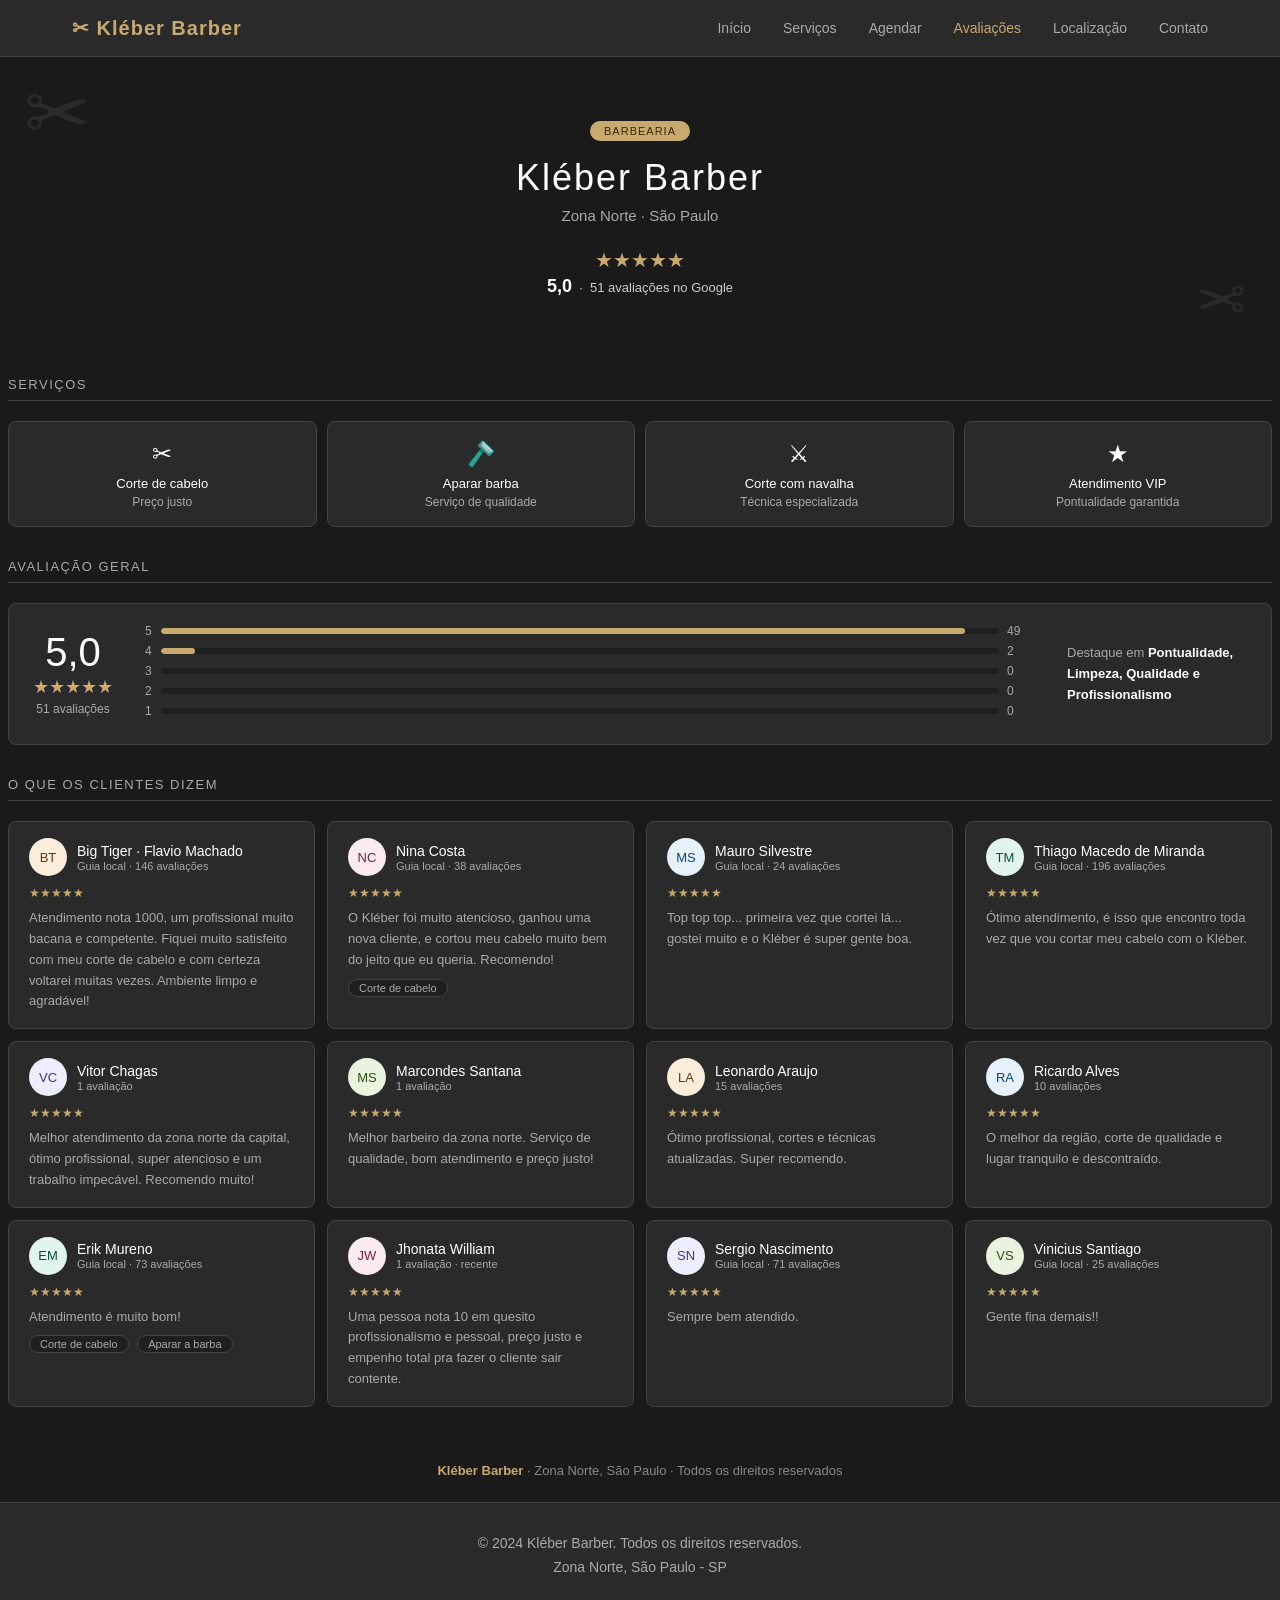
==== barbearia_site.html @ 7449ff70 "Initial commit: Kléber Barber website" ====
<!DOCTYPE html>
<html lang="pt-BR">
<head>
    <meta charset="UTF-8">
    <meta name="viewport" content="width=device-width, initial-scale=1.0">
    <title>Avaliações - Kléber Barber</title>
    <link rel="stylesheet" href="styles.css">
</head>
<body>
    <!-- Header/Navigation -->
    <header class="header">
        <nav class="navbar">
            <div class="nav-container">
                <a href="index.html" class="logo">✂ Kléber Barber</a>
                <ul class="nav-menu">
                    <li><a href="index.html" class="nav-link">Início</a></li>
                    <li><a href="index.html#services" class="nav-link">Serviços</a></li>
                    <li><a href="index.html#booking" class="nav-link">Agendar</a></li>
                    <li><a href="barbearia_site.html" class="nav-link active">Avaliações</a></li>
                    <li><a href="index.html#location" class="nav-link">Localização</a></li>
                    <li><a href="index.html#contact" class="nav-link">Contato</a></li>
                </ul>
            </div>
        </nav>
    </header>

    <main>
        <h2 class="sr-only" style="position:absolute;width:1px;height:1px;overflow:hidden;">Site da barbearia Kléber com avaliações de clientes</h2>

        <div style="padding: 0 0.25rem;">

          <div class="hero">
  <div class="hero-badge">Barbearia</div>
  <h1>Kléber Barber</h1>
  <p class="hero-sub">Zona Norte · São Paulo</p>
  <div class="hero-stars">★★★★★</div>
  <p class="hero-rating"><strong>5,0</strong> &nbsp;·&nbsp; 51 avaliações no Google</p>
</div>

<div style="padding: 0 0.25rem;">

  <p class="section-title">Serviços</p>
  <div class="services-row">
    <div class="service-card">
      <div class="service-icon">✂</div>
      <div class="service-name">Corte de cabelo</div>
      <div class="service-price">Preço justo</div>
    </div>
    <div class="service-card">
      <div class="service-icon">🪒</div>
      <div class="service-name">Aparar barba</div>
      <div class="service-price">Serviço de qualidade</div>
    </div>
    <div class="service-card">
      <div class="service-icon">⚔</div>
      <div class="service-name">Corte com navalha</div>
      <div class="service-price">Técnica especializada</div>
    </div>
    <div class="service-card">
      <div class="service-icon">★</div>
      <div class="service-name">Atendimento VIP</div>
      <div class="service-price">Pontualidade garantida</div>
    </div>
  </div>

  <p class="section-title">Avaliação geral</p>
  <div class="summary-bar">
    <div class="sum-score">
      <div class="num">5,0</div>
      <div class="gold">★★★★★</div>
      <div class="total">51 avaliações</div>
    </div>
    <div class="bars">
      <div class="bar-row"><span>5</span><div class="bar-bg"><div class="bar-fill" style="width:96%"></div></div><span style="min-width:28px;">49</span></div>
      <div class="bar-row"><span>4</span><div class="bar-bg"><div class="bar-fill" style="width:4%"></div></div><span style="min-width:28px;">2</span></div>
      <div class="bar-row"><span>3</span><div class="bar-bg"><div class="bar-fill" style="width:0%"></div></div><span style="min-width:28px;">0</span></div>
      <div class="bar-row"><span>2</span><div class="bar-bg"><div class="bar-fill" style="width:0%"></div></div><span style="min-width:28px;">0</span></div>
      <div class="bar-row"><span>1</span><div class="bar-bg"><div class="bar-fill" style="width:0%"></div></div><span style="min-width:28px;">0</span></div>
    </div>
    <div style="font-size: 13px; color: var(--color-text-secondary); max-width: 180px; line-height: 1.6;">
      Destaque em <strong style="color:var(--color-text-primary);">Pontualidade, Limpeza, Qualidade e Profissionalismo</strong>
    </div>
  </div>

  <p class="section-title">O que os clientes dizem</p>
  <div class="reviews-grid">

    <div class="review-card">
      <div class="review-header">
        <div class="avatar av-amber">BT</div>
        <div>
          <div class="reviewer-name">Big Tiger · Flavio Machado</div>
          <div class="reviewer-meta">Guia local · 146 avaliações</div>
        </div>
      </div>
      <div class="stars">★★★★★</div>
      <p class="review-text">Atendimento nota 1000, um profissional muito bacana e competente. Fiquei muito satisfeito com meu corte de cabelo e com certeza voltarei muitas vezes. Ambiente limpo e agradável!</p>
    </div>

    <div class="review-card">
      <div class="review-header">
        <div class="avatar av-pink">NC</div>
        <div>
          <div class="reviewer-name">Nina Costa</div>
          <div class="reviewer-meta">Guia local · 38 avaliações</div>
        </div>
      </div>
      <div class="stars">★★★★★</div>
      <p class="review-text">O Kléber foi muito atencioso, ganhou uma nova cliente, e cortou meu cabelo muito bem do jeito que eu queria. Recomendo!</p>
      <span class="service-tag">Corte de cabelo</span>
    </div>

    <div class="review-card">
      <div class="review-header">
        <div class="avatar av-blue">MS</div>
        <div>
          <div class="reviewer-name">Mauro Silvestre</div>
          <div class="reviewer-meta">Guia local · 24 avaliações</div>
        </div>
      </div>
      <div class="stars">★★★★★</div>
      <p class="review-text">Top top top... primeira vez que cortei lá... gostei muito e o Kléber é super gente boa.</p>
    </div>

    <div class="review-card">
      <div class="review-header">
        <div class="avatar av-teal">TM</div>
        <div>
          <div class="reviewer-name">Thiago Macedo de Miranda</div>
          <div class="reviewer-meta">Guia local · 196 avaliações</div>
        </div>
      </div>
      <div class="stars">★★★★★</div>
      <p class="review-text">Ótimo atendimento, é isso que encontro toda vez que vou cortar meu cabelo com o Kléber.</p>
    </div>

    <div class="review-card">
      <div class="review-header">
        <div class="avatar av-purple">VC</div>
        <div>
          <div class="reviewer-name">Vitor Chagas</div>
          <div class="reviewer-meta">1 avaliação</div>
        </div>
      </div>
      <div class="stars">★★★★★</div>
      <p class="review-text">Melhor atendimento da zona norte da capital, ótimo profissional, super atencioso e um trabalho impecável. Recomendo muito!</p>
    </div>

    <div class="review-card">
      <div class="review-header">
        <div class="avatar av-green">MS</div>
        <div>
          <div class="reviewer-name">Marcondes Santana</div>
          <div class="reviewer-meta">1 avaliação</div>
        </div>
      </div>
      <div class="stars">★★★★★</div>
      <p class="review-text">Melhor barbeiro da zona norte. Serviço de qualidade, bom atendimento e preço justo!</p>
    </div>

    <div class="review-card">
      <div class="review-header">
        <div class="avatar av-amber">LA</div>
        <div>
          <div class="reviewer-name">Leonardo Araujo</div>
          <div class="reviewer-meta">15 avaliações</div>
        </div>
      </div>
      <div class="stars">★★★★★</div>
      <p class="review-text">Ótimo profissional, cortes e técnicas atualizadas. Super recomendo.</p>
    </div>

    <div class="review-card">
      <div class="review-header">
        <div class="avatar av-blue">RA</div>
        <div>
          <div class="reviewer-name">Ricardo Alves</div>
          <div class="reviewer-meta">10 avaliações</div>
        </div>
      </div>
      <div class="stars">★★★★★</div>
      <p class="review-text">O melhor da região, corte de qualidade e lugar tranquilo e descontraído.</p>
    </div>

    <div class="review-card">
      <div class="review-header">
        <div class="avatar av-teal">EM</div>
        <div>
          <div class="reviewer-name">Erik Mureno</div>
          <div class="reviewer-meta">Guia local · 73 avaliações</div>
        </div>
      </div>
      <div class="stars">★★★★★</div>
      <p class="review-text">Atendimento é muito bom!</p>
      <span class="service-tag">Corte de cabelo</span>
      <span class="service-tag" style="margin-left:4px;">Aparar a barba</span>
    </div>

    <div class="review-card">
      <div class="review-header">
        <div class="avatar av-pink">JW</div>
        <div>
          <div class="reviewer-name">Jhonata William</div>
          <div class="reviewer-meta">1 avaliação · recente</div>
        </div>
      </div>
      <div class="stars">★★★★★</div>
      <p class="review-text">Uma pessoa nota 10 em quesito profissionalismo e pessoal, preço justo e empenho total pra fazer o cliente sair contente.</p>
    </div>

    <div class="review-card">
      <div class="review-header">
        <div class="avatar av-purple">SN</div>
        <div>
          <div class="reviewer-name">Sergio Nascimento</div>
          <div class="reviewer-meta">Guia local · 71 avaliações</div>
        </div>
      </div>
      <div class="stars">★★★★★</div>
      <p class="review-text">Sempre bem atendido.</p>
    </div>

    <div class="review-card">
      <div class="review-header">
        <div class="avatar av-green">VS</div>
        <div>
          <div class="reviewer-name">Vinicius Santiago</div>
          <div class="reviewer-meta">Guia local · 25 avaliações</div>
        </div>
      </div>
      <div class="stars">★★★★★</div>
      <p class="review-text">Gente fina demais!!</p>
    </div>

  </div>

  <div class="footer-strip">
    <strong>Kléber Barber</strong> · Zona Norte, São Paulo · Todos os direitos reservados
  </div>

        </div>
    </main>

    <!-- Footer -->
    <footer class="footer">
        <div class="container">
            <p>&copy; 2024 Kléber Barber. Todos os direitos reservados.</p>
            <p>Zona Norte, São Paulo - SP</p>
        </div>
    </footer>
</body>
</html>
---- styles.css ----
* { box-sizing: border-box; margin: 0; padding: 0; }

:root {
  --color-primary: #c8a96e;
  --color-dark: #1a1a1a;
  --color-light: #f5f5f5;
  --color-text-primary: #fff;
  --color-text-secondary: #aaa;
  --color-background-primary: #2a2a2a;
  --color-background-secondary: #1f1f1f;
  --color-border-tertiary: #444;
  --font-sans: -apple-system, BlinkMacSystemFont, "Segoe UI", Roboto, "Helvetica Neue", Arial, sans-serif;
  --border-radius-lg: 8px;
}

body { font-family: var(--font-sans); background: var(--color-dark); color: var(--color-text-primary); }
.hero { background: #1a1a1a; color: #fff; text-align: center; padding: 4rem 2rem 3rem; border-radius: var(--border-radius-lg); margin-bottom: 2rem; position: relative; overflow: hidden; }
.hero::before { content: '✂'; font-size: 80px; position: absolute; top: 10px; left: 20px; opacity: 0.07; }
.hero::after { content: '✂'; font-size: 60px; position: absolute; bottom: 10px; right: 30px; opacity: 0.07; transform: scaleX(-1); }
.hero-badge { display: inline-block; background: #c8a96e; color: #3a2800; font-size: 11px; font-weight: 500; padding: 4px 14px; border-radius: 20px; margin-bottom: 1rem; letter-spacing: 1px; text-transform: uppercase; }
.hero h1 { font-size: 36px; font-weight: 500; letter-spacing: 2px; margin-bottom: 0.5rem; }
.hero-sub { color: #aaa; font-size: 15px; margin-bottom: 1.5rem; }
.hero-stars { color: #c8a96e; font-size: 20px; margin-bottom: 0.25rem; }
.hero-rating { color: #ccc; font-size: 13px; }
.hero-rating strong { color: #fff; font-size: 18px; }

.section-title { font-size: 13px; font-weight: 500; color: var(--color-text-secondary); text-transform: uppercase; letter-spacing: 1.5px; margin: 0 0 1.25rem; padding-bottom: 0.5rem; border-bottom: 0.5px solid var(--color-border-tertiary); }

.reviews-grid { display: grid; grid-template-columns: repeat(auto-fit, minmax(260px, 1fr)); gap: 12px; margin-bottom: 2rem; }
.review-card { background: var(--color-background-primary); border: 0.5px solid var(--color-border-tertiary); border-radius: var(--border-radius-lg); padding: 1rem 1.25rem; }
.review-header { display: flex; align-items: center; gap: 10px; margin-bottom: 10px; }
.avatar { width: 38px; height: 38px; border-radius: 50%; display: flex; align-items: center; justify-content: center; font-size: 13px; font-weight: 500; flex-shrink: 0; }
.av-amber { background: #FAEEDA; color: #633806; }
.av-blue  { background: #E6F1FB; color: #0C447C; }
.av-teal  { background: #E1F5EE; color: #085041; }
.av-pink  { background: #FBEAF0; color: #72243E; }
.av-purple{ background: #EEEDFE; color: #3C3489; }
.av-green { background: #EAF3DE; color: #27500A; }
.reviewer-name { font-size: 14px; font-weight: 500; color: var(--color-text-primary); line-height: 1.2; }
.reviewer-meta { font-size: 11px; color: var(--color-text-secondary); }
.stars { color: #c8a96e; font-size: 12px; margin-bottom: 8px; }
.review-text { font-size: 13px; color: var(--color-text-secondary); line-height: 1.6; }
.service-tag { display: inline-block; background: var(--color-background-secondary); border: 0.5px solid var(--color-border-tertiary); border-radius: 20px; font-size: 11px; color: var(--color-text-secondary); padding: 2px 10px; margin-top: 8px; }

.services-row { display: grid; grid-template-columns: repeat(auto-fit, minmax(140px, 1fr)); gap: 10px; margin-bottom: 2rem; }
.service-card { background: var(--color-background-primary); border: 0.5px solid var(--color-border-tertiary); border-radius: var(--border-radius-lg); padding: 1.1rem 1rem; text-align: center; }
.service-icon { font-size: 24px; margin-bottom: 8px; }
.service-name { font-size: 13px; font-weight: 500; color: var(--color-text-primary); margin-bottom: 4px; }
.service-price { font-size: 12px; color: var(--color-text-secondary); }

.summary-bar { background: var(--color-background-primary); border: 0.5px solid var(--color-border-tertiary); border-radius: var(--border-radius-lg); padding: 1.25rem 1.5rem; display: flex; align-items: center; gap: 2rem; flex-wrap: wrap; margin-bottom: 2rem; }
.sum-score { text-align: center; }
.sum-score .num { font-size: 40px; font-weight: 500; color: var(--color-text-primary); line-height: 1; }
.sum-score .max { font-size: 14px; color: var(--color-text-secondary); }
.sum-score .gold { color: #c8a96e; font-size: 18px; margin: 4px 0; }
.sum-score .total { font-size: 12px; color: var(--color-text-secondary); }
.bars { flex: 1; min-width: 180px; }
.bar-row { display: flex; align-items: center; gap: 8px; margin-bottom: 6px; }
.bar-row span { font-size: 12px; color: var(--color-text-secondary); min-width: 8px; }
.bar-bg { flex: 1; height: 6px; background: var(--color-background-secondary); border-radius: 3px; overflow: hidden; }
.bar-fill { height: 100%; background: #c8a96e; border-radius: 3px; }

.footer-strip { text-align: center; padding: 1.5rem; background: #1a1a1a; border-radius: var(--border-radius-lg); color: #888; font-size: 13px; }
.footer-strip strong { color: #c8a96e; }

/* Header & Navigation */
.header {
  background: var(--color-background-primary);
  border-bottom: 1px solid var(--color-border-tertiary);
  position: sticky;
  top: 0;
  z-index: 100;
}

.navbar {
  padding: 1rem 0;
}

.nav-container {
  max-width: 1200px;
  margin: 0 auto;
  padding: 0 2rem;
  display: flex;
  justify-content: space-between;
  align-items: center;
}

.logo {
  font-size: 20px;
  font-weight: 600;
  color: var(--color-primary);
  text-decoration: none;
  letter-spacing: 1px;
}

.nav-menu {
  display: flex;
  list-style: none;
  gap: 2rem;
}

.nav-link {
  color: var(--color-text-secondary);
  text-decoration: none;
  font-size: 14px;
  transition: color 0.3s;
}

.nav-link:hover,
.nav-link.active {
  color: var(--color-primary);
}

/* Container */
.container {
  max-width: 1200px;
  margin: 0 auto;
  padding: 0 2rem;
}

/* Buttons */
.btn {
  display: inline-block;
  padding: 0.75rem 2rem;
  border-radius: 6px;
  text-decoration: none;
  font-weight: 500;
  font-size: 14px;
  transition: all 0.3s;
  cursor: pointer;
  border: none;
}

.btn-primary {
  background: var(--color-primary);
  color: var(--color-dark);
}

.btn-primary:hover {
  opacity: 0.9;
  transform: translateY(-2px);
}

.btn-secondary {
  background: transparent;
  color: var(--color-primary);
  border: 1.5px solid var(--color-primary);
}

.btn-secondary:hover {
  background: var(--color-primary);
  color: var(--color-dark);
}

/* Hero Section */
.hero-section {
  background: linear-gradient(135deg, var(--color-background-primary) 0%, var(--color-dark) 100%);
  padding: 6rem 2rem;
  text-align: center;
  min-height: 500px;
  display: flex;
  align-items: center;
  justify-content: center;
}

.hero-content {
  max-width: 700px;
  margin: 0 auto;
}

.hero-section h1 {
  font-size: 48px;
  margin-bottom: 1rem;
  font-weight: 500;
  letter-spacing: 2px;
}

.hero-subtitle {
  font-size: 18px;
  color: var(--color-text-secondary);
  margin-bottom: 2rem;
  line-height: 1.6;
}

.hero-rating-display {
  display: flex;
  flex-direction: column;
  align-items: center;
  gap: 0.5rem;
  margin-bottom: 2rem;
}

.stars-large {
  color: var(--color-primary);
  font-size: 28px;
}

.rating-text {
  color: var(--color-text-secondary);
  font-size: 14px;
}

.hero-buttons {
  display: flex;
  gap: 1rem;
  justify-content: center;
  flex-wrap: wrap;
}

/* About Section */
.about-section {
  padding: 4rem 2rem;
  background: var(--color-background-secondary);
  border-top: 1px solid var(--color-border-tertiary);
  border-bottom: 1px solid var(--color-border-tertiary);
}

.about-section h2 {
  font-size: 32px;
  margin-bottom: 2rem;
  text-align: center;
  color: var(--color-primary);
}

.about-content {
  max-width: 800px;
  margin: 0 auto;
}

.about-text p {
  font-size: 15px;
  color: var(--color-text-secondary);
  line-height: 1.8;
  margin-bottom: 1.5rem;
}

.highlights {
  list-style: none;
  margin-top: 2rem;
  display: grid;
  grid-template-columns: repeat(auto-fit, minmax(200px, 1fr));
  gap: 1rem;
}

.highlights li {
  padding: 0.75rem;
  color: var(--color-text-secondary);
  font-size: 14px;
}

/* Services Section */
.services-section {
  padding: 4rem 2rem;
}

.services-section h2 {
  font-size: 32px;
  margin-bottom: 3rem;
  text-align: center;
  color: var(--color-primary);
}

/* Testimonials Section */
.testimonials-section {
  padding: 4rem 2rem;
  background: var(--color-background-secondary);
  border-top: 1px solid var(--color-border-tertiary);
  border-bottom: 1px solid var(--color-border-tertiary);
}

.testimonials-section h2 {
  font-size: 32px;
  margin-bottom: 3rem;
  text-align: center;
  color: var(--color-primary);
}

.testimonials-preview {
  display: grid;
  grid-template-columns: repeat(auto-fit, minmax(280px, 1fr));
  gap: 2rem;
  margin-bottom: 2rem;
}

.testimonial-card {
  background: var(--color-background-primary);
  border: 1px solid var(--color-border-tertiary);
  border-radius: var(--border-radius-lg);
  padding: 1.5rem;
}

.testimonial-card .stars {
  color: var(--color-primary);
  font-size: 14px;
  margin-bottom: 1rem;
}

.testimonial-text {
  font-size: 14px;
  color: var(--color-text-secondary);
  line-height: 1.6;
  margin-bottom: 1rem;
  font-style: italic;
}

.testimonial-author {
  font-size: 13px;
  color: var(--color-primary);
  font-weight: 500;
}

.view-all-reviews {
  text-align: center;
}

/* Contact Section */
.contact-section {
  padding: 4rem 2rem;
}

.contact-section h2 {
  font-size: 32px;
  margin-bottom: 3rem;
  text-align: center;
  color: var(--color-primary);
}

.contact-content {
  max-width: 900px;
  margin: 0 auto;
}

.contact-info {
  display: grid;
  grid-template-columns: repeat(auto-fit, minmax(250px, 1fr));
  gap: 2rem;
}

.info-item {
  display: flex;
  gap: 1rem;
  padding: 1.5rem;
  background: var(--color-background-secondary);
  border-radius: var(--border-radius-lg);
  border: 1px solid var(--color-border-tertiary);
}

.info-icon {
  font-size: 28px;
  flex-shrink: 0;
}

.info-item h3 {
  color: var(--color-primary);
  margin-bottom: 0.5rem;
  font-size: 16px;
}

.info-item p {
  color: var(--color-text-secondary);
  font-size: 14px;
  line-height: 1.6;
}

/* Footer */
.footer {
  background: var(--color-background-primary);
  border-top: 1px solid var(--color-border-tertiary);
  padding: 2rem;
  text-align: center;
}

.footer p {
  color: var(--color-text-secondary);
  font-size: 14px;
}

.footer p:first-child {
  margin-bottom: 0.5rem;
}

/* Reviews Page Layout */
.reviews-page-container {
  max-width: 1200px;
  margin: 0 auto;
  padding: 2rem;
}

/* Booking Section */
.booking-section {
  padding: 4rem 2rem;
  background: var(--color-background-secondary);
  border-top: 1px solid var(--color-border-tertiary);
  border-bottom: 1px solid var(--color-border-tertiary);
}

.booking-section h2 {
  font-size: 32px;
  margin-bottom: 0.5rem;
  text-align: center;
  color: var(--color-primary);
}

.booking-subtitle {
  text-align: center;
  color: var(--color-text-secondary);
  margin-bottom: 2rem;
  font-size: 15px;
}

.booking-form-container {
  max-width: 700px;
  margin: 0 auto;
  display: grid;
  grid-template-columns: 1fr 1fr;
  gap: 3rem;
  align-items: start;
}

.booking-form {
  background: var(--color-background-primary);
  padding: 2rem;
  border-radius: var(--border-radius-lg);
  border: 1px solid var(--color-border-tertiary);
}

.form-group {
  margin-bottom: 1.5rem;
}

.form-group label {
  display: block;
  margin-bottom: 0.5rem;
  font-weight: 500;
  color: var(--color-text-primary);
  font-size: 14px;
}

.form-group input,
.form-group select,
.form-group textarea {
  width: 100%;
  padding: 0.75rem;
  background: var(--color-dark);
  border: 1px solid var(--color-border-tertiary);
  border-radius: 6px;
  color: var(--color-text-primary);
  font-family: var(--font-sans);
  font-size: 14px;
  transition: border-color 0.3s;
}

.form-group input:focus,
.form-group select:focus,
.form-group textarea:focus {
  outline: none;
  border-color: var(--color-primary);
  box-shadow: 0 0 0 2px rgba(200, 169, 110, 0.2);
}

.form-group input::placeholder,
.form-group textarea::placeholder {
  color: var(--color-text-secondary);
}

.form-group select {
  cursor: pointer;
  background-image: url("data:image/svg+xml;charset=UTF-8,%3csvg xmlns='http://www.w3.org/2000/svg' viewBox='0 0 24 24' fill='none' stroke='%23aaa' stroke-width='2' stroke-linecap='round' stroke-linejoin='round'%3e%3cpolyline points='6,9 12,15 18,9'%3e%3c/polyline%3e%3c/svg%3e");
  background-repeat: no-repeat;
  background-position: right 10px center;
  background-size: 16px;
  padding-right: 40px;
}

.form-row {
  display: grid;
  grid-template-columns: 1fr 1fr;
  gap: 1rem;
}

.form-group textarea {
  resize: vertical;
  font-family: var(--font-sans);
}

.btn-large {
  width: 100%;
  padding: 1rem;
  font-size: 16px;
  margin-top: 0.5rem;
}

.booking-info {
  background: var(--color-background-primary);
  padding: 2rem;
  border-radius: var(--border-radius-lg);
  border: 1px solid var(--color-border-tertiary);
}

.booking-info h3 {
  color: var(--color-primary);
  margin-bottom: 1rem;
  font-size: 16px;
}

.booking-info ul {
  list-style: none;
  display: flex;
  flex-direction: column;
  gap: 0.75rem;
}

.booking-info li {
  color: var(--color-text-secondary);
  font-size: 14px;
  line-height: 1.6;
}

@media (max-width: 768px) {
  .booking-form-container {
    grid-template-columns: 1fr;
    gap: 2rem;
  }

  .form-row {
    grid-template-columns: 1fr;
  }
}

.form-help {
  display: block;
  font-size: 12px;
  color: var(--color-text-secondary);
  margin-top: 0.25rem;
}

.form-error {
  display: block;
  font-size: 12px;
  color: #ff6b6b;
  margin-top: 0.25rem;
}

/* Location Section */
.location-section {
  padding: 4rem 2rem;
  background: var(--color-background-secondary);
  border-top: 1px solid var(--color-border-tertiary);
  border-bottom: 1px solid var(--color-border-tertiary);
}

.location-section h2 {
  font-size: 32px;
  margin-bottom: 3rem;
  text-align: center;
  color: var(--color-primary);
}

.location-content {
  display: grid;
  grid-template-columns: 1fr 1fr;
  gap: 3rem;
  align-items: start;
}

.location-info {
  display: flex;
  flex-direction: column;
  gap: 2rem;
}

.address-card {
  background: var(--color-background-primary);
  border: 1px solid var(--color-border-tertiary);
  border-radius: var(--border-radius-lg);
  padding: 2rem;
  display: flex;
  gap: 1rem;
  align-items: flex-start;
}

.location-icon {
  font-size: 32px;
  flex-shrink: 0;
}

.address-card h3 {
  color: var(--color-primary);
  margin-bottom: 0.5rem;
  font-size: 18px;
}

.address-card .address {
  font-size: 16px;
  font-weight: 500;
  color: var(--color-text-primary);
  margin-bottom: 0.25rem;
}

.address-card .neighborhood,
.address-card .cep {
  font-size: 14px;
  color: var(--color-text-secondary);
  margin-bottom: 0.25rem;
}

.location-actions {
  display: flex;
  flex-direction: column;
  gap: 1rem;
}

.location-note {
  font-size: 13px;
  color: var(--color-text-secondary);
  text-align: center;
  font-style: italic;
}

.map-container {
  background: var(--color-background-primary);
  border: 1px solid var(--color-border-tertiary);
  border-radius: var(--border-radius-lg);
  padding: 1rem;
  display: flex;
  flex-direction: column;
  gap: 1rem;
}

.map-caption {
  font-size: 12px;
  color: var(--color-text-secondary);
  text-align: center;
  font-style: italic;
}

@media (max-width: 768px) {
  .location-content {
    grid-template-columns: 1fr;
    gap: 2rem;
  }

  .address-card {
    padding: 1.5rem;
  }
}
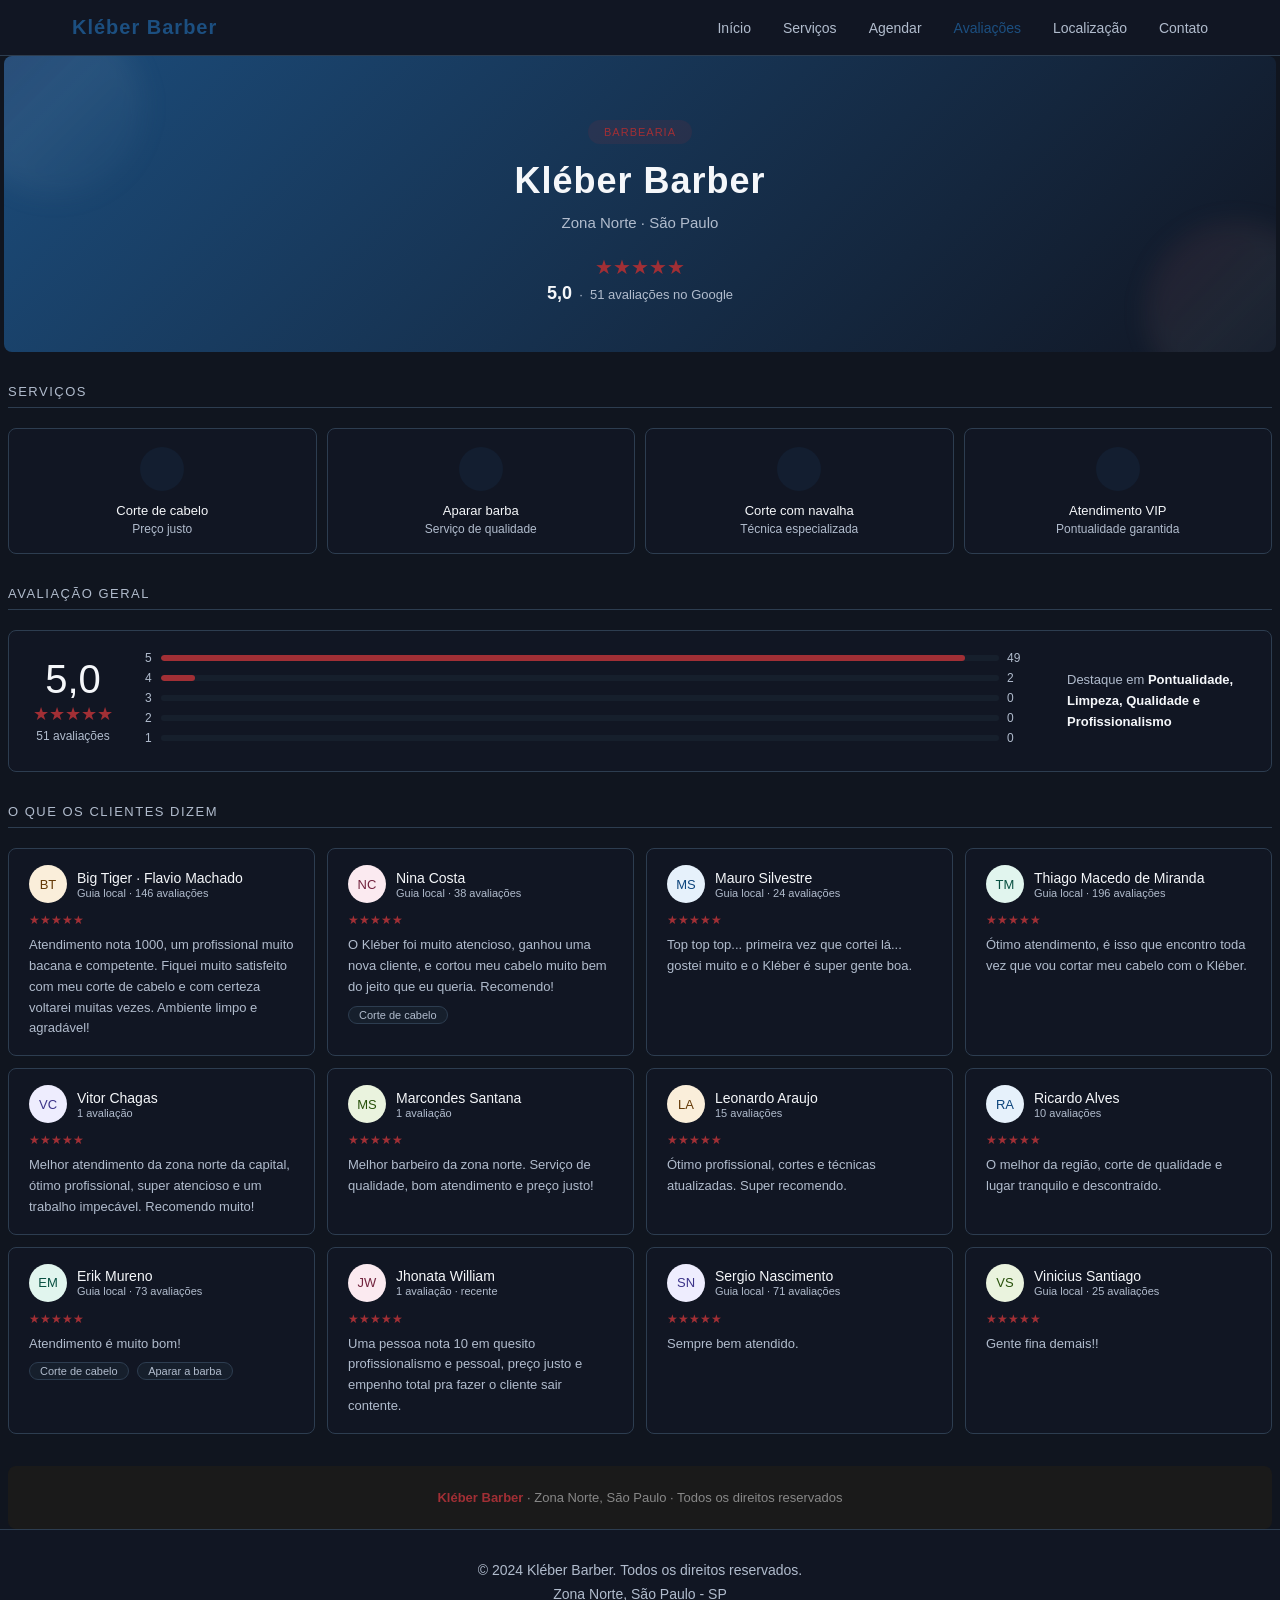
==== commit f3ccd2b6: "Add files via upload" ====
--- a/barbearia_site.html
+++ b/barbearia_site.html
@@ -12,7 +12,7 @@
     <header class="header">
         <nav class="navbar">
             <div class="nav-container">
-                <a href="index.html" class="logo">✂ Kléber Barber</a>
+                <a href="index.html" class="logo">Kléber Barber</a>
                 <ul class="nav-menu">
                     <li><a href="index.html" class="nav-link">Início</a></li>
                     <li><a href="index.html#services" class="nav-link">Serviços</a></li>
@@ -43,22 +43,22 @@
   <p class="section-title">Serviços</p>
   <div class="services-row">
     <div class="service-card">
-      <div class="service-icon">✂</div>
+      <div class="service-icon"></div>
       <div class="service-name">Corte de cabelo</div>
       <div class="service-price">Preço justo</div>
     </div>
     <div class="service-card">
-      <div class="service-icon">🪒</div>
+      <div class="service-icon"></div>
       <div class="service-name">Aparar barba</div>
       <div class="service-price">Serviço de qualidade</div>
     </div>
     <div class="service-card">
-      <div class="service-icon">⚔</div>
+      <div class="service-icon"></div>
       <div class="service-name">Corte com navalha</div>
       <div class="service-price">Técnica especializada</div>
     </div>
     <div class="service-card">
-      <div class="service-icon">★</div>
+      <div class="service-icon"></div>
       <div class="service-name">Atendimento VIP</div>
       <div class="service-price">Pontualidade garantida</div>
     </div>
--- a/styles.css
+++ b/styles.css
@@ -1,646 +1,670 @@
-* { box-sizing: border-box; margin: 0; padding: 0; }
-
-:root {
-  --color-primary: #c8a96e;
-  --color-dark: #1a1a1a;
-  --color-light: #f5f5f5;
-  --color-text-primary: #fff;
-  --color-text-secondary: #aaa;
-  --color-background-primary: #2a2a2a;
-  --color-background-secondary: #1f1f1f;
-  --color-border-tertiary: #444;
-  --font-sans: -apple-system, BlinkMacSystemFont, "Segoe UI", Roboto, "Helvetica Neue", Arial, sans-serif;
-  --border-radius-lg: 8px;
-}
-
-body { font-family: var(--font-sans); background: var(--color-dark); color: var(--color-text-primary); }
-.hero { background: #1a1a1a; color: #fff; text-align: center; padding: 4rem 2rem 3rem; border-radius: var(--border-radius-lg); margin-bottom: 2rem; position: relative; overflow: hidden; }
-.hero::before { content: '✂'; font-size: 80px; position: absolute; top: 10px; left: 20px; opacity: 0.07; }
-.hero::after { content: '✂'; font-size: 60px; position: absolute; bottom: 10px; right: 30px; opacity: 0.07; transform: scaleX(-1); }
-.hero-badge { display: inline-block; background: #c8a96e; color: #3a2800; font-size: 11px; font-weight: 500; padding: 4px 14px; border-radius: 20px; margin-bottom: 1rem; letter-spacing: 1px; text-transform: uppercase; }
-.hero h1 { font-size: 36px; font-weight: 500; letter-spacing: 2px; margin-bottom: 0.5rem; }
-.hero-sub { color: #aaa; font-size: 15px; margin-bottom: 1.5rem; }
-.hero-stars { color: #c8a96e; font-size: 20px; margin-bottom: 0.25rem; }
-.hero-rating { color: #ccc; font-size: 13px; }
-.hero-rating strong { color: #fff; font-size: 18px; }
-
-.section-title { font-size: 13px; font-weight: 500; color: var(--color-text-secondary); text-transform: uppercase; letter-spacing: 1.5px; margin: 0 0 1.25rem; padding-bottom: 0.5rem; border-bottom: 0.5px solid var(--color-border-tertiary); }
-
-.reviews-grid { display: grid; grid-template-columns: repeat(auto-fit, minmax(260px, 1fr)); gap: 12px; margin-bottom: 2rem; }
-.review-card { background: var(--color-background-primary); border: 0.5px solid var(--color-border-tertiary); border-radius: var(--border-radius-lg); padding: 1rem 1.25rem; }
-.review-header { display: flex; align-items: center; gap: 10px; margin-bottom: 10px; }
-.avatar { width: 38px; height: 38px; border-radius: 50%; display: flex; align-items: center; justify-content: center; font-size: 13px; font-weight: 500; flex-shrink: 0; }
-.av-amber { background: #FAEEDA; color: #633806; }
-.av-blue  { background: #E6F1FB; color: #0C447C; }
-.av-teal  { background: #E1F5EE; color: #085041; }
-.av-pink  { background: #FBEAF0; color: #72243E; }
-.av-purple{ background: #EEEDFE; color: #3C3489; }
-.av-green { background: #EAF3DE; color: #27500A; }
-.reviewer-name { font-size: 14px; font-weight: 500; color: var(--color-text-primary); line-height: 1.2; }
-.reviewer-meta { font-size: 11px; color: var(--color-text-secondary); }
-.stars { color: #c8a96e; font-size: 12px; margin-bottom: 8px; }
-.review-text { font-size: 13px; color: var(--color-text-secondary); line-height: 1.6; }
-.service-tag { display: inline-block; background: var(--color-background-secondary); border: 0.5px solid var(--color-border-tertiary); border-radius: 20px; font-size: 11px; color: var(--color-text-secondary); padding: 2px 10px; margin-top: 8px; }
-
-.services-row { display: grid; grid-template-columns: repeat(auto-fit, minmax(140px, 1fr)); gap: 10px; margin-bottom: 2rem; }
-.service-card { background: var(--color-background-primary); border: 0.5px solid var(--color-border-tertiary); border-radius: var(--border-radius-lg); padding: 1.1rem 1rem; text-align: center; }
-.service-icon { font-size: 24px; margin-bottom: 8px; }
-.service-name { font-size: 13px; font-weight: 500; color: var(--color-text-primary); margin-bottom: 4px; }
-.service-price { font-size: 12px; color: var(--color-text-secondary); }
-
-.summary-bar { background: var(--color-background-primary); border: 0.5px solid var(--color-border-tertiary); border-radius: var(--border-radius-lg); padding: 1.25rem 1.5rem; display: flex; align-items: center; gap: 2rem; flex-wrap: wrap; margin-bottom: 2rem; }
-.sum-score { text-align: center; }
-.sum-score .num { font-size: 40px; font-weight: 500; color: var(--color-text-primary); line-height: 1; }
-.sum-score .max { font-size: 14px; color: var(--color-text-secondary); }
-.sum-score .gold { color: #c8a96e; font-size: 18px; margin: 4px 0; }
-.sum-score .total { font-size: 12px; color: var(--color-text-secondary); }
-.bars { flex: 1; min-width: 180px; }
-.bar-row { display: flex; align-items: center; gap: 8px; margin-bottom: 6px; }
-.bar-row span { font-size: 12px; color: var(--color-text-secondary); min-width: 8px; }
-.bar-bg { flex: 1; height: 6px; background: var(--color-background-secondary); border-radius: 3px; overflow: hidden; }
-.bar-fill { height: 100%; background: #c8a96e; border-radius: 3px; }
-
-.footer-strip { text-align: center; padding: 1.5rem; background: #1a1a1a; border-radius: var(--border-radius-lg); color: #888; font-size: 13px; }
-.footer-strip strong { color: #c8a96e; }
-
-/* Header & Navigation */
-.header {
-  background: var(--color-background-primary);
-  border-bottom: 1px solid var(--color-border-tertiary);
-  position: sticky;
-  top: 0;
-  z-index: 100;
-}
-
-.navbar {
-  padding: 1rem 0;
-}
-
-.nav-container {
-  max-width: 1200px;
-  margin: 0 auto;
-  padding: 0 2rem;
-  display: flex;
-  justify-content: space-between;
-  align-items: center;
-}
-
-.logo {
-  font-size: 20px;
-  font-weight: 600;
-  color: var(--color-primary);
-  text-decoration: none;
-  letter-spacing: 1px;
-}
-
-.nav-menu {
-  display: flex;
-  list-style: none;
-  gap: 2rem;
-}
-
-.nav-link {
-  color: var(--color-text-secondary);
-  text-decoration: none;
-  font-size: 14px;
-  transition: color 0.3s;
-}
-
-.nav-link:hover,
-.nav-link.active {
-  color: var(--color-primary);
-}
-
-/* Container */
-.container {
-  max-width: 1200px;
-  margin: 0 auto;
-  padding: 0 2rem;
-}
-
-/* Buttons */
-.btn {
-  display: inline-block;
-  padding: 0.75rem 2rem;
-  border-radius: 6px;
-  text-decoration: none;
-  font-weight: 500;
-  font-size: 14px;
-  transition: all 0.3s;
-  cursor: pointer;
-  border: none;
-}
-
-.btn-primary {
-  background: var(--color-primary);
-  color: var(--color-dark);
-}
-
-.btn-primary:hover {
-  opacity: 0.9;
-  transform: translateY(-2px);
-}
-
-.btn-secondary {
-  background: transparent;
-  color: var(--color-primary);
-  border: 1.5px solid var(--color-primary);
-}
-
-.btn-secondary:hover {
-  background: var(--color-primary);
-  color: var(--color-dark);
-}
-
-/* Hero Section */
-.hero-section {
-  background: linear-gradient(135deg, var(--color-background-primary) 0%, var(--color-dark) 100%);
-  padding: 6rem 2rem;
-  text-align: center;
-  min-height: 500px;
-  display: flex;
-  align-items: center;
-  justify-content: center;
-}
-
-.hero-content {
-  max-width: 700px;
-  margin: 0 auto;
-}
-
-.hero-section h1 {
-  font-size: 48px;
-  margin-bottom: 1rem;
-  font-weight: 500;
-  letter-spacing: 2px;
-}
-
-.hero-subtitle {
-  font-size: 18px;
-  color: var(--color-text-secondary);
-  margin-bottom: 2rem;
-  line-height: 1.6;
-}
-
-.hero-rating-display {
-  display: flex;
-  flex-direction: column;
-  align-items: center;
-  gap: 0.5rem;
-  margin-bottom: 2rem;
-}
-
-.stars-large {
-  color: var(--color-primary);
-  font-size: 28px;
-}
-
-.rating-text {
-  color: var(--color-text-secondary);
-  font-size: 14px;
-}
-
-.hero-buttons {
-  display: flex;
-  gap: 1rem;
-  justify-content: center;
-  flex-wrap: wrap;
-}
-
-/* About Section */
-.about-section {
-  padding: 4rem 2rem;
-  background: var(--color-background-secondary);
-  border-top: 1px solid var(--color-border-tertiary);
-  border-bottom: 1px solid var(--color-border-tertiary);
-}
-
-.about-section h2 {
-  font-size: 32px;
-  margin-bottom: 2rem;
-  text-align: center;
-  color: var(--color-primary);
-}
-
-.about-content {
-  max-width: 800px;
-  margin: 0 auto;
-}
-
-.about-text p {
-  font-size: 15px;
-  color: var(--color-text-secondary);
-  line-height: 1.8;
-  margin-bottom: 1.5rem;
-}
-
-.highlights {
-  list-style: none;
-  margin-top: 2rem;
-  display: grid;
-  grid-template-columns: repeat(auto-fit, minmax(200px, 1fr));
-  gap: 1rem;
-}
-
-.highlights li {
-  padding: 0.75rem;
-  color: var(--color-text-secondary);
-  font-size: 14px;
-}
-
-/* Services Section */
-.services-section {
-  padding: 4rem 2rem;
-}
-
-.services-section h2 {
-  font-size: 32px;
-  margin-bottom: 3rem;
-  text-align: center;
-  color: var(--color-primary);
-}
-
-/* Testimonials Section */
-.testimonials-section {
-  padding: 4rem 2rem;
-  background: var(--color-background-secondary);
-  border-top: 1px solid var(--color-border-tertiary);
-  border-bottom: 1px solid var(--color-border-tertiary);
-}
-
-.testimonials-section h2 {
-  font-size: 32px;
-  margin-bottom: 3rem;
-  text-align: center;
-  color: var(--color-primary);
-}
-
-.testimonials-preview {
-  display: grid;
-  grid-template-columns: repeat(auto-fit, minmax(280px, 1fr));
-  gap: 2rem;
-  margin-bottom: 2rem;
-}
-
-.testimonial-card {
-  background: var(--color-background-primary);
-  border: 1px solid var(--color-border-tertiary);
-  border-radius: var(--border-radius-lg);
-  padding: 1.5rem;
-}
-
-.testimonial-card .stars {
-  color: var(--color-primary);
-  font-size: 14px;
-  margin-bottom: 1rem;
-}
-
-.testimonial-text {
-  font-size: 14px;
-  color: var(--color-text-secondary);
-  line-height: 1.6;
-  margin-bottom: 1rem;
-  font-style: italic;
-}
-
-.testimonial-author {
-  font-size: 13px;
-  color: var(--color-primary);
-  font-weight: 500;
-}
-
-.view-all-reviews {
-  text-align: center;
-}
-
-/* Contact Section */
-.contact-section {
-  padding: 4rem 2rem;
-}
-
-.contact-section h2 {
-  font-size: 32px;
-  margin-bottom: 3rem;
-  text-align: center;
-  color: var(--color-primary);
-}
-
-.contact-content {
-  max-width: 900px;
-  margin: 0 auto;
-}
-
-.contact-info {
-  display: grid;
-  grid-template-columns: repeat(auto-fit, minmax(250px, 1fr));
-  gap: 2rem;
-}
-
-.info-item {
-  display: flex;
-  gap: 1rem;
-  padding: 1.5rem;
-  background: var(--color-background-secondary);
-  border-radius: var(--border-radius-lg);
-  border: 1px solid var(--color-border-tertiary);
-}
-
-.info-icon {
-  font-size: 28px;
-  flex-shrink: 0;
-}
-
-.info-item h3 {
-  color: var(--color-primary);
-  margin-bottom: 0.5rem;
-  font-size: 16px;
-}
-
-.info-item p {
-  color: var(--color-text-secondary);
-  font-size: 14px;
-  line-height: 1.6;
-}
-
-/* Footer */
-.footer {
-  background: var(--color-background-primary);
-  border-top: 1px solid var(--color-border-tertiary);
-  padding: 2rem;
-  text-align: center;
-}
-
-.footer p {
-  color: var(--color-text-secondary);
-  font-size: 14px;
-}
-
-.footer p:first-child {
-  margin-bottom: 0.5rem;
-}
-
-/* Reviews Page Layout */
-.reviews-page-container {
-  max-width: 1200px;
-  margin: 0 auto;
-  padding: 2rem;
-}
-
-/* Booking Section */
-.booking-section {
-  padding: 4rem 2rem;
-  background: var(--color-background-secondary);
-  border-top: 1px solid var(--color-border-tertiary);
-  border-bottom: 1px solid var(--color-border-tertiary);
-}
-
-.booking-section h2 {
-  font-size: 32px;
-  margin-bottom: 0.5rem;
-  text-align: center;
-  color: var(--color-primary);
-}
-
-.booking-subtitle {
-  text-align: center;
-  color: var(--color-text-secondary);
-  margin-bottom: 2rem;
-  font-size: 15px;
-}
-
-.booking-form-container {
-  max-width: 700px;
-  margin: 0 auto;
-  display: grid;
-  grid-template-columns: 1fr 1fr;
-  gap: 3rem;
-  align-items: start;
-}
-
-.booking-form {
-  background: var(--color-background-primary);
-  padding: 2rem;
-  border-radius: var(--border-radius-lg);
-  border: 1px solid var(--color-border-tertiary);
-}
-
-.form-group {
-  margin-bottom: 1.5rem;
-}
-
-.form-group label {
-  display: block;
-  margin-bottom: 0.5rem;
-  font-weight: 500;
-  color: var(--color-text-primary);
-  font-size: 14px;
-}
-
-.form-group input,
-.form-group select,
-.form-group textarea {
-  width: 100%;
-  padding: 0.75rem;
-  background: var(--color-dark);
-  border: 1px solid var(--color-border-tertiary);
-  border-radius: 6px;
-  color: var(--color-text-primary);
-  font-family: var(--font-sans);
-  font-size: 14px;
-  transition: border-color 0.3s;
-}
-
-.form-group input:focus,
-.form-group select:focus,
-.form-group textarea:focus {
-  outline: none;
-  border-color: var(--color-primary);
-  box-shadow: 0 0 0 2px rgba(200, 169, 110, 0.2);
-}
-
-.form-group input::placeholder,
-.form-group textarea::placeholder {
-  color: var(--color-text-secondary);
-}
-
-.form-group select {
-  cursor: pointer;
-  background-image: url("data:image/svg+xml;charset=UTF-8,%3csvg xmlns='http://www.w3.org/2000/svg' viewBox='0 0 24 24' fill='none' stroke='%23aaa' stroke-width='2' stroke-linecap='round' stroke-linejoin='round'%3e%3cpolyline points='6,9 12,15 18,9'%3e%3c/polyline%3e%3c/svg%3e");
-  background-repeat: no-repeat;
-  background-position: right 10px center;
-  background-size: 16px;
-  padding-right: 40px;
-}
-
-.form-row {
-  display: grid;
-  grid-template-columns: 1fr 1fr;
-  gap: 1rem;
-}
-
-.form-group textarea {
-  resize: vertical;
-  font-family: var(--font-sans);
-}
-
-.btn-large {
-  width: 100%;
-  padding: 1rem;
-  font-size: 16px;
-  margin-top: 0.5rem;
-}
-
-.booking-info {
-  background: var(--color-background-primary);
-  padding: 2rem;
-  border-radius: var(--border-radius-lg);
-  border: 1px solid var(--color-border-tertiary);
-}
-
-.booking-info h3 {
-  color: var(--color-primary);
-  margin-bottom: 1rem;
-  font-size: 16px;
-}
-
-.booking-info ul {
-  list-style: none;
-  display: flex;
-  flex-direction: column;
-  gap: 0.75rem;
-}
-
-.booking-info li {
-  color: var(--color-text-secondary);
-  font-size: 14px;
-  line-height: 1.6;
-}
-
-@media (max-width: 768px) {
-  .booking-form-container {
-    grid-template-columns: 1fr;
-    gap: 2rem;
-  }
-
-  .form-row {
-    grid-template-columns: 1fr;
-  }
-}
-
-.form-help {
-  display: block;
-  font-size: 12px;
-  color: var(--color-text-secondary);
-  margin-top: 0.25rem;
-}
-
-.form-error {
-  display: block;
-  font-size: 12px;
-  color: #ff6b6b;
-  margin-top: 0.25rem;
-}
-
-/* Location Section */
-.location-section {
-  padding: 4rem 2rem;
-  background: var(--color-background-secondary);
-  border-top: 1px solid var(--color-border-tertiary);
-  border-bottom: 1px solid var(--color-border-tertiary);
-}
-
-.location-section h2 {
-  font-size: 32px;
-  margin-bottom: 3rem;
-  text-align: center;
-  color: var(--color-primary);
-}
-
-.location-content {
-  display: grid;
-  grid-template-columns: 1fr 1fr;
-  gap: 3rem;
-  align-items: start;
-}
-
-.location-info {
-  display: flex;
-  flex-direction: column;
-  gap: 2rem;
-}
-
-.address-card {
-  background: var(--color-background-primary);
-  border: 1px solid var(--color-border-tertiary);
-  border-radius: var(--border-radius-lg);
-  padding: 2rem;
-  display: flex;
-  gap: 1rem;
-  align-items: flex-start;
-}
-
-.location-icon {
-  font-size: 32px;
-  flex-shrink: 0;
-}
-
-.address-card h3 {
-  color: var(--color-primary);
-  margin-bottom: 0.5rem;
-  font-size: 18px;
-}
-
-.address-card .address {
-  font-size: 16px;
-  font-weight: 500;
-  color: var(--color-text-primary);
-  margin-bottom: 0.25rem;
-}
-
-.address-card .neighborhood,
-.address-card .cep {
-  font-size: 14px;
-  color: var(--color-text-secondary);
-  margin-bottom: 0.25rem;
-}
-
-.location-actions {
-  display: flex;
-  flex-direction: column;
-  gap: 1rem;
-}
-
-.location-note {
-  font-size: 13px;
-  color: var(--color-text-secondary);
-  text-align: center;
-  font-style: italic;
-}
-
-.map-container {
-  background: var(--color-background-primary);
-  border: 1px solid var(--color-border-tertiary);
-  border-radius: var(--border-radius-lg);
-  padding: 1rem;
-  display: flex;
-  flex-direction: column;
-  gap: 1rem;
-}
-
-.map-caption {
-  font-size: 12px;
-  color: var(--color-text-secondary);
-  text-align: center;
-  font-style: italic;
-}
-
-@media (max-width: 768px) {
-  .location-content {
-    grid-template-columns: 1fr;
-    gap: 2rem;
-  }
-
-  .address-card {
-    padding: 1.5rem;
-  }
-}
+* { box-sizing: border-box; margin: 0; padding: 0; }
+
+:root {
+  --color-primary: #1c4f80;
+  --color-accent: #a12f35;
+  --color-accent-muted: #68282d;
+  --color-dark: #10151f;
+  --color-light: #f7f8fb;
+  --color-text-primary: #f5f7fa;
+  --color-text-secondary: #b1bccd;
+  --color-background-primary: #111623;
+  --color-background-secondary: #161f2c;
+  --color-border-tertiary: #2d3d50;
+  --font-sans: -apple-system, BlinkMacSystemFont, "Segoe UI", Roboto, "Helvetica Neue", Arial, sans-serif;
+  --border-radius-lg: 8px;
+}
+
+body { font-family: var(--font-sans); background: var(--color-dark); color: var(--color-text-primary); }
+.hero { background: linear-gradient(135deg, rgba(28,79,128,0.95), rgba(17,22,35,0.95)); color: var(--color-text-primary); text-align: center; padding: 4rem 2rem 3rem; border-radius: var(--border-radius-lg); margin-bottom: 2rem; position: relative; overflow: hidden; }
+.hero::before,
+.hero::after {
+  content: '';
+  position: absolute;
+  width: 180px;
+  height: 180px;
+  background: linear-gradient(135deg, rgba(161,47,53,0.12) 0%, rgba(255,255,255,0.06) 50%, rgba(28,79,128,0.12) 100%);
+  border-radius: 50%;
+  filter: blur(12px);
+}
+.hero::before { top: -40px; left: -40px; }
+.hero::after { bottom: -50px; right: -50px; }
+.hero-badge { display: inline-block; background: rgba(161,47,53,0.12); color: var(--color-accent); font-size: 11px; font-weight: 500; padding: 6px 16px; border-radius: 20px; margin-bottom: 1rem; letter-spacing: 1px; text-transform: uppercase; }
+.hero h1 { font-size: 36px; font-weight: 600; letter-spacing: 1px; margin-bottom: 0.75rem; }
+.hero-sub { color: var(--color-text-secondary); font-size: 15px; margin-bottom: 1.5rem; }
+.hero-stars { color: var(--color-accent); font-size: 20px; margin-bottom: 0.25rem; }
+.hero-rating { color: var(--color-text-secondary); font-size: 13px; }
+.hero-rating strong { color: var(--color-text-primary); font-size: 18px; }
+
+.section-title { font-size: 13px; font-weight: 500; color: var(--color-text-secondary); text-transform: uppercase; letter-spacing: 1.5px; margin: 0 0 1.25rem; padding-bottom: 0.5rem; border-bottom: 0.5px solid var(--color-border-tertiary); }
+
+.reviews-grid { display: grid; grid-template-columns: repeat(auto-fit, minmax(260px, 1fr)); gap: 12px; margin-bottom: 2rem; }
+.review-card { background: var(--color-background-primary); border: 0.5px solid var(--color-border-tertiary); border-radius: var(--border-radius-lg); padding: 1rem 1.25rem; }
+.review-header { display: flex; align-items: center; gap: 10px; margin-bottom: 10px; }
+.avatar { width: 38px; height: 38px; border-radius: 50%; display: flex; align-items: center; justify-content: center; font-size: 13px; font-weight: 500; flex-shrink: 0; }
+.av-amber { background: #FAEEDA; color: #633806; }
+.av-blue  { background: #E6F1FB; color: #0C447C; }
+.av-teal  { background: #E1F5EE; color: #085041; }
+.av-pink  { background: #FBEAF0; color: #72243E; }
+.av-purple{ background: #EEEDFE; color: #3C3489; }
+.av-green { background: #EAF3DE; color: #27500A; }
+.reviewer-name { font-size: 14px; font-weight: 500; color: var(--color-text-primary); line-height: 1.2; }
+.reviewer-meta { font-size: 11px; color: var(--color-text-secondary); }
+.stars { color: var(--color-accent); font-size: 12px; margin-bottom: 8px; }
+.review-text { font-size: 13px; color: var(--color-text-secondary); line-height: 1.6; }
+.service-tag { display: inline-block; background: var(--color-background-secondary); border: 0.5px solid var(--color-border-tertiary); border-radius: 20px; font-size: 11px; color: var(--color-text-secondary); padding: 2px 10px; margin-top: 8px; }
+
+.services-row { display: grid; grid-template-columns: repeat(auto-fit, minmax(140px, 1fr)); gap: 10px; margin-bottom: 2rem; }
+.service-card { background: var(--color-background-primary); border: 0.5px solid var(--color-border-tertiary); border-radius: var(--border-radius-lg); padding: 1.1rem 1rem; text-align: center; }
+.service-icon {
+  width: 44px;
+  height: 44px;
+  margin: 0 auto 12px;
+  border-radius: 50%;
+  background: rgba(28, 79, 128, 0.14);
+}
+.service-name { font-size: 13px; font-weight: 500; color: var(--color-text-primary); margin-bottom: 4px; }
+.service-price { font-size: 12px; color: var(--color-text-secondary); }
+
+.summary-bar { background: var(--color-background-primary); border: 0.5px solid var(--color-border-tertiary); border-radius: var(--border-radius-lg); padding: 1.25rem 1.5rem; display: flex; align-items: center; gap: 2rem; flex-wrap: wrap; margin-bottom: 2rem; }
+.sum-score { text-align: center; }
+.sum-score .num { font-size: 40px; font-weight: 500; color: var(--color-text-primary); line-height: 1; }
+.sum-score .max { font-size: 14px; color: var(--color-text-secondary); }
+.sum-score .gold { color: var(--color-accent); font-size: 18px; margin: 4px 0; }
+.sum-score .total { font-size: 12px; color: var(--color-text-secondary); }
+.bars { flex: 1; min-width: 180px; }
+.bar-row { display: flex; align-items: center; gap: 8px; margin-bottom: 6px; }
+.bar-row span { font-size: 12px; color: var(--color-text-secondary); min-width: 8px; }
+.bar-bg { flex: 1; height: 6px; background: var(--color-background-secondary); border-radius: 3px; overflow: hidden; }
+.bar-fill { height: 100%; background: var(--color-accent); border-radius: 3px; }
+
+.footer-strip { text-align: center; padding: 1.5rem; background: #1a1a1a; border-radius: var(--border-radius-lg); color: #888; font-size: 13px; }
+.footer-strip strong { color: var(--color-accent); }
+
+/* Header & Navigation */
+.header {
+  background: var(--color-background-primary);
+  border-bottom: 1px solid var(--color-border-tertiary);
+  position: sticky;
+  top: 0;
+  z-index: 100;
+}
+
+.navbar {
+  padding: 1rem 0;
+}
+
+.nav-container {
+  max-width: 1200px;
+  margin: 0 auto;
+  padding: 0 2rem;
+  display: flex;
+  justify-content: space-between;
+  align-items: center;
+}
+
+.logo {
+  font-size: 20px;
+  font-weight: 600;
+  color: var(--color-primary);
+  text-decoration: none;
+  letter-spacing: 1px;
+}
+
+.nav-menu {
+  display: flex;
+  list-style: none;
+  gap: 2rem;
+}
+
+.nav-link {
+  color: var(--color-text-secondary);
+  text-decoration: none;
+  font-size: 14px;
+  transition: color 0.3s;
+}
+
+.nav-link:hover,
+.nav-link.active {
+  color: var(--color-primary);
+}
+
+/* Container */
+.container {
+  max-width: 1200px;
+  margin: 0 auto;
+  padding: 0 2rem;
+}
+
+/* Buttons */
+.btn {
+  display: inline-block;
+  padding: 0.75rem 2rem;
+  border-radius: 6px;
+  text-decoration: none;
+  font-weight: 500;
+  font-size: 14px;
+  transition: all 0.3s;
+  cursor: pointer;
+  border: none;
+}
+
+.btn-primary {
+  background: var(--color-primary);
+  color: var(--color-light);
+}
+
+.btn-primary:hover {
+  opacity: 0.95;
+  transform: translateY(-1px);
+}
+
+.btn-secondary {
+  background: transparent;
+  color: var(--color-text-primary);
+  border: 1.5px solid var(--color-accent);
+}
+
+.btn-secondary:hover {
+  background: var(--color-accent);
+  color: var(--color-light);
+}
+
+/* Hero Section */
+.hero-section {
+  background: linear-gradient(135deg, var(--color-background-primary) 0%, var(--color-dark) 100%);
+  padding: 6rem 2rem;
+  text-align: center;
+  min-height: 500px;
+  display: flex;
+  align-items: center;
+  justify-content: center;
+}
+
+.hero-content {
+  max-width: 700px;
+  margin: 0 auto;
+}
+
+.hero-section h1 {
+  font-size: 48px;
+  margin-bottom: 1rem;
+  font-weight: 500;
+  letter-spacing: 2px;
+}
+
+.hero-subtitle {
+  font-size: 18px;
+  color: var(--color-text-secondary);
+  margin-bottom: 2rem;
+  line-height: 1.6;
+}
+
+.hero-rating-display {
+  display: flex;
+  flex-direction: column;
+  align-items: center;
+  gap: 0.5rem;
+  margin-bottom: 2rem;
+}
+
+.stars-large {
+  color: var(--color-primary);
+  font-size: 28px;
+}
+
+.rating-text {
+  color: var(--color-text-secondary);
+  font-size: 14px;
+}
+
+.hero-buttons {
+  display: flex;
+  gap: 1rem;
+  justify-content: center;
+  flex-wrap: wrap;
+}
+
+/* About Section */
+.about-section {
+  padding: 4rem 2rem;
+  background: var(--color-background-secondary);
+  border-top: 1px solid var(--color-border-tertiary);
+  border-bottom: 1px solid var(--color-border-tertiary);
+}
+
+.about-section h2 {
+  font-size: 32px;
+  margin-bottom: 2rem;
+  text-align: center;
+  color: var(--color-primary);
+}
+
+.about-content {
+  max-width: 800px;
+  margin: 0 auto;
+}
+
+.about-text p {
+  font-size: 15px;
+  color: var(--color-text-secondary);
+  line-height: 1.8;
+  margin-bottom: 1.5rem;
+}
+
+.highlights {
+  list-style: none;
+  margin-top: 2rem;
+  display: grid;
+  grid-template-columns: repeat(auto-fit, minmax(200px, 1fr));
+  gap: 1rem;
+}
+
+.highlights li {
+  padding: 0.75rem;
+  color: var(--color-text-secondary);
+  font-size: 14px;
+}
+
+/* Services Section */
+.services-section {
+  padding: 4rem 2rem;
+}
+
+.services-section h2 {
+  font-size: 32px;
+  margin-bottom: 3rem;
+  text-align: center;
+  color: var(--color-primary);
+}
+
+/* Testimonials Section */
+.testimonials-section {
+  padding: 4rem 2rem;
+  background: var(--color-background-secondary);
+  border-top: 1px solid var(--color-border-tertiary);
+  border-bottom: 1px solid var(--color-border-tertiary);
+}
+
+.testimonials-section h2 {
+  font-size: 32px;
+  margin-bottom: 3rem;
+  text-align: center;
+  color: var(--color-primary);
+}
+
+.testimonials-preview {
+  display: grid;
+  grid-template-columns: repeat(auto-fit, minmax(280px, 1fr));
+  gap: 2rem;
+  margin-bottom: 2rem;
+}
+
+.testimonial-card {
+  background: var(--color-background-primary);
+  border: 1px solid var(--color-border-tertiary);
+  border-radius: var(--border-radius-lg);
+  padding: 1.5rem;
+}
+
+.testimonial-card .stars {
+  color: var(--color-accent);
+  font-size: 14px;
+  margin-bottom: 1rem;
+}
+
+.testimonial-text {
+  font-size: 14px;
+  color: var(--color-text-secondary);
+  line-height: 1.6;
+  margin-bottom: 1rem;
+  font-style: italic;
+}
+
+.testimonial-author {
+  font-size: 13px;
+  color: var(--color-primary);
+  font-weight: 500;
+}
+
+.view-all-reviews {
+  text-align: center;
+}
+
+/* Contact Section */
+.contact-section {
+  padding: 4rem 2rem;
+}
+
+.contact-section h2 {
+  font-size: 32px;
+  margin-bottom: 3rem;
+  text-align: center;
+  color: var(--color-primary);
+}
+
+.contact-content {
+  max-width: 900px;
+  margin: 0 auto;
+}
+
+.contact-info {
+  display: grid;
+  grid-template-columns: repeat(auto-fit, minmax(250px, 1fr));
+  gap: 2rem;
+}
+
+.info-item {
+  display: flex;
+  gap: 1rem;
+  padding: 1.5rem;
+  background: var(--color-background-secondary);
+  border-radius: var(--border-radius-lg);
+  border: 1px solid var(--color-border-tertiary);
+}
+
+.info-icon {
+  min-width: 32px;
+  min-height: 32px;
+  flex-shrink: 0;
+  border-radius: 50%;
+  background: rgba(28, 79, 128, 0.12);
+}
+
+.info-item h3 {
+  color: var(--color-primary);
+  margin-bottom: 0.5rem;
+  font-size: 16px;
+}
+
+.info-item p {
+  color: var(--color-text-secondary);
+  font-size: 14px;
+  line-height: 1.6;
+}
+
+/* Footer */
+.footer {
+  background: var(--color-background-primary);
+  border-top: 1px solid var(--color-border-tertiary);
+  padding: 2rem;
+  text-align: center;
+}
+
+.footer p {
+  color: var(--color-text-secondary);
+  font-size: 14px;
+}
+
+.footer p:first-child {
+  margin-bottom: 0.5rem;
+}
+
+/* Reviews Page Layout */
+.reviews-page-container {
+  max-width: 1200px;
+  margin: 0 auto;
+  padding: 2rem;
+}
+
+/* Booking Section */
+.booking-section {
+  padding: 4rem 2rem;
+  background: var(--color-background-secondary);
+  border-top: 1px solid var(--color-border-tertiary);
+  border-bottom: 1px solid var(--color-border-tertiary);
+}
+
+.booking-section h2 {
+  font-size: 32px;
+  margin-bottom: 0.5rem;
+  text-align: center;
+  color: var(--color-primary);
+}
+
+.booking-subtitle {
+  text-align: center;
+  color: var(--color-text-secondary);
+  margin-bottom: 2rem;
+  font-size: 15px;
+}
+
+.booking-form-container {
+  max-width: 700px;
+  margin: 0 auto;
+  display: grid;
+  grid-template-columns: 1fr 1fr;
+  gap: 3rem;
+  align-items: start;
+}
+
+.booking-form {
+  background: var(--color-background-primary);
+  padding: 2rem;
+  border-radius: var(--border-radius-lg);
+  border: 1px solid var(--color-border-tertiary);
+}
+
+.form-group {
+  margin-bottom: 1.5rem;
+}
+
+.form-group label {
+  display: block;
+  margin-bottom: 0.5rem;
+  font-weight: 500;
+  color: var(--color-text-primary);
+  font-size: 14px;
+}
+
+.form-group input,
+.form-group select,
+.form-group textarea {
+  width: 100%;
+  padding: 0.75rem;
+  background: var(--color-dark);
+  border: 1px solid var(--color-border-tertiary);
+  border-radius: 6px;
+  color: var(--color-text-primary);
+  font-family: var(--font-sans);
+  font-size: 14px;
+  transition: border-color 0.3s;
+}
+
+.form-group input:focus,
+.form-group select:focus,
+.form-group textarea:focus {
+  outline: none;
+  border-color: var(--color-primary);
+  box-shadow: 0 0 0 2px rgba(28, 79, 128, 0.2);
+}
+
+.form-group input::placeholder,
+.form-group textarea::placeholder {
+  color: var(--color-text-secondary);
+}
+
+.form-group select {
+  cursor: pointer;
+  background-image: url("data:image/svg+xml;charset=UTF-8,%3csvg xmlns='http://www.w3.org/2000/svg' viewBox='0 0 24 24' fill='none' stroke='%23aaa' stroke-width='2' stroke-linecap='round' stroke-linejoin='round'%3e%3cpolyline points='6,9 12,15 18,9'%3e%3c/polyline%3e%3c/svg%3e");
+  background-repeat: no-repeat;
+  background-position: right 10px center;
+  background-size: 16px;
+  padding-right: 40px;
+}
+
+.form-row {
+  display: grid;
+  grid-template-columns: 1fr 1fr;
+  gap: 1rem;
+}
+
+.form-group textarea {
+  resize: vertical;
+  font-family: var(--font-sans);
+}
+
+.btn-large {
+  width: 100%;
+  padding: 1rem;
+  font-size: 16px;
+  margin-top: 0.5rem;
+}
+
+.booking-info {
+  background: var(--color-background-primary);
+  padding: 2rem;
+  border-radius: var(--border-radius-lg);
+  border: 1px solid var(--color-border-tertiary);
+}
+
+.booking-info h3 {
+  color: var(--color-primary);
+  margin-bottom: 1rem;
+  font-size: 16px;
+}
+
+.booking-info ul {
+  list-style: none;
+  display: flex;
+  flex-direction: column;
+  gap: 0.75rem;
+}
+
+.booking-info li {
+  color: var(--color-text-secondary);
+  font-size: 14px;
+  line-height: 1.6;
+}
+
+@media (max-width: 768px) {
+  .booking-form-container {
+    grid-template-columns: 1fr;
+    gap: 2rem;
+  }
+
+  .form-row {
+    grid-template-columns: 1fr;
+  }
+}
+
+.form-help {
+  display: block;
+  font-size: 12px;
+  color: var(--color-text-secondary);
+  margin-top: 0.25rem;
+}
+
+.form-error {
+  display: block;
+  font-size: 12px;
+  color: #ff6b6b;
+  margin-top: 0.25rem;
+}
+
+/* Location Section */
+.location-section {
+  padding: 4rem 2rem;
+  background: var(--color-background-secondary);
+  border-top: 1px solid var(--color-border-tertiary);
+  border-bottom: 1px solid var(--color-border-tertiary);
+}
+
+.location-section h2 {
+  font-size: 32px;
+  margin-bottom: 3rem;
+  text-align: center;
+  color: var(--color-primary);
+}
+
+.location-content {
+  display: grid;
+  grid-template-columns: 1fr 1fr;
+  gap: 3rem;
+  align-items: start;
+}
+
+.location-info {
+  display: flex;
+  flex-direction: column;
+  gap: 2rem;
+}
+
+.address-card {
+  background: var(--color-background-primary);
+  border: 1px solid var(--color-border-tertiary);
+  border-radius: var(--border-radius-lg);
+  padding: 2rem;
+  display: flex;
+  gap: 1rem;
+  align-items: flex-start;
+}
+
+.location-icon {
+  min-width: 40px;
+  min-height: 40px;
+  flex-shrink: 0;
+  border-radius: 50%;
+  background: rgba(161, 47, 53, 0.12);
+}
+
+.address-card h3 {
+  color: var(--color-primary);
+  margin-bottom: 0.5rem;
+  font-size: 18px;
+}
+
+.address-card .address {
+  font-size: 16px;
+  font-weight: 500;
+  color: var(--color-text-primary);
+  margin-bottom: 0.25rem;
+}
+
+.address-card .neighborhood,
+.address-card .cep {
+  font-size: 14px;
+  color: var(--color-text-secondary);
+  margin-bottom: 0.25rem;
+}
+
+.location-actions {
+  display: flex;
+  flex-direction: column;
+  gap: 1rem;
+}
+
+.location-note {
+  font-size: 13px;
+  color: var(--color-text-secondary);
+  text-align: center;
+  font-style: italic;
+}
+
+.map-container {
+  background: var(--color-background-primary);
+  border: 1px solid var(--color-border-tertiary);
+  border-radius: var(--border-radius-lg);
+  padding: 1rem;
+  display: flex;
+  flex-direction: column;
+  gap: 1rem;
+}
+
+.map-caption {
+  font-size: 12px;
+  color: var(--color-text-secondary);
+  text-align: center;
+  font-style: italic;
+}
+
+@media (max-width: 768px) {
+  .location-content {
+    grid-template-columns: 1fr;
+    gap: 2rem;
+  }
+
+  .address-card {
+    padding: 1.5rem;
+  }
+}
